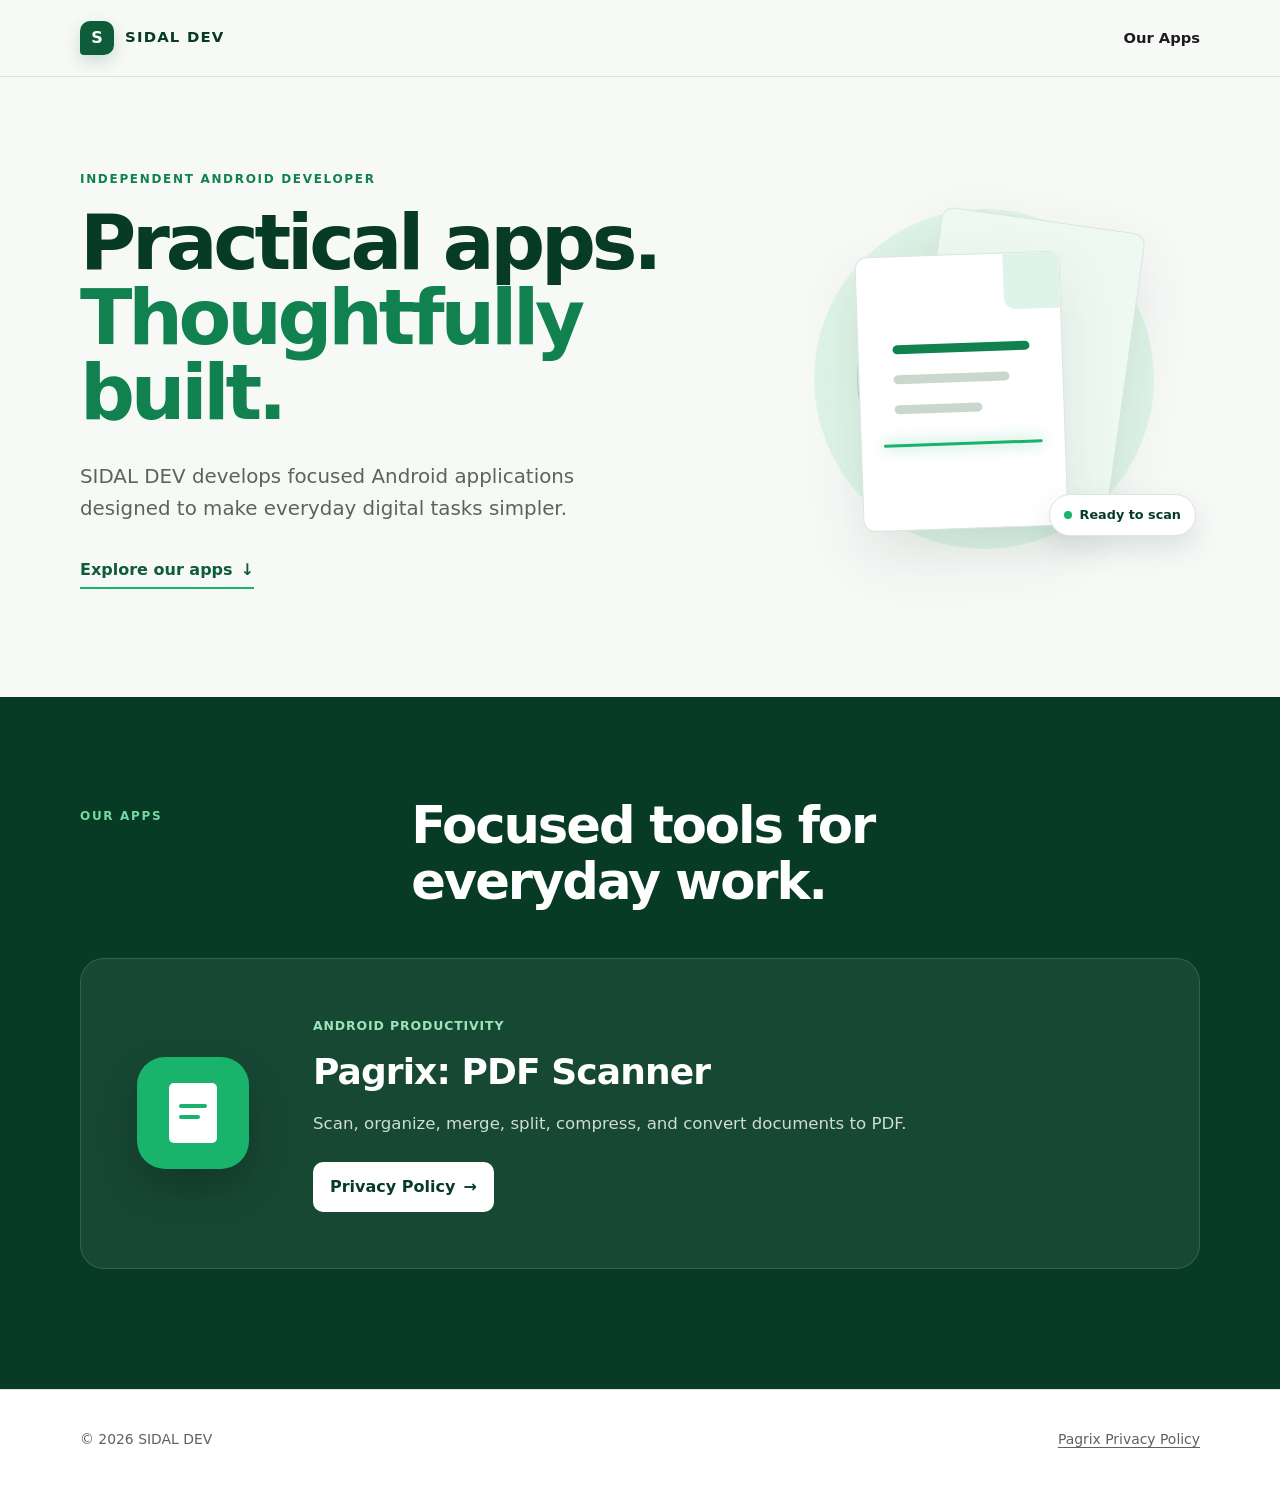
==== index.html @ 0590cb89 "Create SIDAL DEV site and Pagrix privacy policy" ====
<!doctype html>
<html lang="en">
  <head>
    <meta charset="utf-8">
    <meta name="viewport" content="width=device-width, initial-scale=1">
    <meta name="description" content="Independent Android productivity app developer.">
    <title>SIDAL DEV</title>
    <link rel="stylesheet" href="styles.css">
  </head>
  <body>
    <header class="site-header">
      <div class="shell header-inner">
        <a class="brand" href="./" aria-label="SIDAL DEV home">
          <span class="brand-mark" aria-hidden="true">S</span>
          <span>SIDAL DEV</span>
        </a>
        <nav aria-label="Primary navigation">
          <a href="#apps">Our Apps</a>
        </nav>
      </div>
    </header>

    <main>
      <section class="hero shell" aria-labelledby="hero-title">
        <div class="hero-copy">
          <p class="eyebrow">Independent Android developer</p>
          <h1 id="hero-title">Practical apps.<br><span>Thoughtfully built.</span></h1>
          <p class="hero-intro">SIDAL DEV develops focused Android applications designed to make everyday digital tasks simpler.</p>
          <a class="text-link" href="#apps">Explore our apps <span aria-hidden="true">↓</span></a>
        </div>
        <div class="hero-art" aria-hidden="true">
          <div class="document document-back"></div>
          <div class="document document-front">
            <span class="document-fold"></span>
            <span class="document-line line-long"></span>
            <span class="document-line"></span>
            <span class="document-line line-short"></span>
            <span class="scan-line"></span>
          </div>
          <div class="status-chip"><span></span> Ready to scan</div>
        </div>
      </section>

      <section class="apps-section" id="apps" aria-labelledby="apps-title">
        <div class="shell">
          <div class="section-heading">
            <p class="eyebrow">Our Apps</p>
            <h2 id="apps-title">Focused tools for everyday work.</h2>
          </div>

          <article class="app-card">
            <div class="app-icon" aria-hidden="true">
              <span class="mini-page"></span>
            </div>
            <div class="app-content">
              <p class="app-type">Android productivity</p>
              <h3>Pagrix: PDF Scanner</h3>
              <p>Scan, organize, merge, split, compress, and convert documents to PDF.</p>
              <a class="button-link" href="privacy/pagrix/">Privacy Policy <span aria-hidden="true">→</span></a>
            </div>
          </article>
        </div>
      </section>
    </main>

    <footer class="site-footer">
      <div class="shell footer-inner">
        <p>© 2026 SIDAL DEV</p>
        <a href="privacy/pagrix/">Pagrix Privacy Policy</a>
      </div>
    </footer>
  </body>
</html>
---- styles.css ----
:root {
  --green-950: #073b26;
  --green-800: #0e5c3a;
  --green-700: #11824f;
  --green-500: #19b36b;
  --green-100: #dff4e8;
  --green-50: #eff9f3;
  --ink: #1c1b1f;
  --muted: #5e625f;
  --line: #dce5df;
  --surface: #ffffff;
  --background: #f7f9f7;
  --shell: 1120px;
  --policy-width: 780px;
  --shadow: 0 24px 60px rgba(7, 59, 38, 0.1);
}

* {
  box-sizing: border-box;
}

html {
  scroll-behavior: smooth;
}

body {
  margin: 0;
  color: var(--ink);
  background: var(--background);
  font-family: Inter, ui-sans-serif, system-ui, -apple-system, BlinkMacSystemFont, "Segoe UI", sans-serif;
  font-size: 1rem;
  line-height: 1.7;
  text-rendering: optimizeLegibility;
}

a {
  color: var(--green-800);
  text-underline-offset: 0.2em;
}

a:hover {
  color: var(--green-700);
}

a:focus-visible {
  outline: 3px solid var(--green-500);
  outline-offset: 4px;
  border-radius: 3px;
}

.shell {
  width: min(calc(100% - 40px), var(--shell));
  margin-inline: auto;
}

.site-header {
  position: relative;
  z-index: 10;
  border-bottom: 1px solid rgba(14, 92, 58, 0.12);
  background: rgba(247, 249, 247, 0.94);
}

.header-inner {
  min-height: 76px;
  display: flex;
  align-items: center;
  justify-content: space-between;
  gap: 24px;
}

.brand {
  display: inline-flex;
  align-items: center;
  gap: 11px;
  color: var(--green-950);
  font-size: 0.93rem;
  font-weight: 800;
  letter-spacing: 0.08em;
  text-decoration: none;
}

.brand:hover {
  color: var(--green-950);
}

.brand-mark {
  width: 34px;
  height: 34px;
  display: grid;
  place-items: center;
  border-radius: 10px 10px 10px 4px;
  color: #fff;
  background: var(--green-800);
  font-size: 1rem;
  letter-spacing: 0;
  box-shadow: 0 6px 16px rgba(14, 92, 58, 0.18);
}

nav a {
  color: var(--ink);
  font-size: 0.92rem;
  font-weight: 650;
  text-decoration: none;
}

.hero {
  min-height: 620px;
  display: grid;
  grid-template-columns: minmax(0, 1.15fr) minmax(320px, 0.85fr);
  align-items: center;
  gap: clamp(48px, 8vw, 110px);
  padding-block: 88px 104px;
}

.eyebrow {
  margin: 0 0 16px;
  color: var(--green-700);
  font-size: 0.75rem;
  font-weight: 800;
  letter-spacing: 0.14em;
  text-transform: uppercase;
}

h1,
h2,
h3,
p {
  overflow-wrap: break-word;
}

.hero h1 {
  max-width: 760px;
  margin: 0;
  color: var(--green-950);
  font-size: clamp(3rem, 6vw, 5.6rem);
  font-weight: 760;
  letter-spacing: -0.055em;
  line-height: 0.98;
}

.hero h1 span {
  color: var(--green-700);
}

.hero-intro {
  max-width: 650px;
  margin: 30px 0 26px;
  color: var(--muted);
  font-size: clamp(1.08rem, 2vw, 1.24rem);
  line-height: 1.65;
}

.text-link,
.button-link,
.back-link {
  display: inline-flex;
  align-items: center;
  gap: 8px;
  font-weight: 750;
  text-decoration: none;
}

.text-link {
  padding-block: 4px;
  border-bottom: 2px solid var(--green-500);
}

.hero-art {
  position: relative;
  min-height: 410px;
  display: grid;
  place-items: center;
  isolation: isolate;
}

.hero-art::before {
  content: "";
  position: absolute;
  width: 340px;
  height: 340px;
  border-radius: 50%;
  background: var(--green-100);
  z-index: -2;
}

.hero-art::after {
  content: "";
  position: absolute;
  width: 252px;
  height: 252px;
  border: 1px solid rgba(14, 92, 58, 0.18);
  border-radius: 50%;
  z-index: -1;
}

.document {
  position: absolute;
  width: 205px;
  height: 275px;
  border: 1px solid var(--line);
  border-radius: 12px;
  background: #fff;
  box-shadow: var(--shadow);
}

.document-back {
  transform: translate(42px, -23px) rotate(8deg);
  background: var(--green-50);
}

.document-front {
  transform: translate(-22px, 12px) rotate(-2deg);
  overflow: hidden;
}

.document-fold {
  position: absolute;
  top: 0;
  right: 0;
  width: 56px;
  height: 56px;
  border-radius: 0 0 0 12px;
  background: var(--green-100);
}

.document-line {
  position: absolute;
  left: 34px;
  top: 118px;
  width: 116px;
  height: 9px;
  border-radius: 10px;
  background: #cad7ce;
}

.line-long {
  top: 88px;
  width: 137px;
  background: var(--green-700);
}

.line-short {
  top: 148px;
  width: 88px;
}

.scan-line {
  position: absolute;
  inset: 187px 22px auto;
  height: 3px;
  border-radius: 3px;
  background: var(--green-500);
  box-shadow: 0 0 15px rgba(25, 179, 107, 0.65);
}

.status-chip {
  position: absolute;
  right: 4px;
  bottom: 48px;
  display: flex;
  align-items: center;
  gap: 8px;
  padding: 9px 14px;
  border: 1px solid var(--line);
  border-radius: 999px;
  background: #fff;
  box-shadow: 0 12px 28px rgba(7, 59, 38, 0.12);
  color: var(--green-950);
  font-size: 0.8rem;
  font-weight: 700;
}

.status-chip span {
  width: 8px;
  height: 8px;
  border-radius: 50%;
  background: var(--green-500);
}

.apps-section {
  padding-block: 100px 120px;
  background: var(--green-950);
}

.section-heading {
  display: grid;
  grid-template-columns: 0.55fr 1.45fr;
  gap: 32px;
  align-items: start;
  margin-bottom: 48px;
}

.section-heading .eyebrow {
  color: #75d8a3;
  margin-top: 9px;
}

.section-heading h2 {
  max-width: 650px;
  margin: 0;
  color: #fff;
  font-size: clamp(2rem, 4vw, 3.4rem);
  letter-spacing: -0.04em;
  line-height: 1.1;
}

.app-card {
  display: grid;
  grid-template-columns: 120px 1fr;
  gap: clamp(28px, 5vw, 56px);
  align-items: center;
  padding: clamp(30px, 5vw, 56px);
  border: 1px solid rgba(255, 255, 255, 0.13);
  border-radius: 24px;
  background: rgba(255, 255, 255, 0.065);
}

.app-icon {
  width: 112px;
  height: 112px;
  display: grid;
  place-items: center;
  border-radius: 28px;
  background: var(--green-500);
  box-shadow: 0 18px 42px rgba(0, 0, 0, 0.22);
}

.mini-page {
  position: relative;
  width: 48px;
  height: 60px;
  border-radius: 5px;
  background: #fff;
}

.mini-page::before,
.mini-page::after {
  content: "";
  position: absolute;
  left: 10px;
  right: 10px;
  height: 4px;
  border-radius: 4px;
  background: var(--green-500);
}

.mini-page::before {
  top: 21px;
}

.mini-page::after {
  top: 32px;
  right: 17px;
}

.app-type {
  margin: 0 0 5px;
  color: #9be5ba;
  font-size: 0.78rem;
  font-weight: 750;
  letter-spacing: 0.07em;
  text-transform: uppercase;
}

.app-card h3 {
  margin: 0 0 8px;
  color: #fff;
  font-size: clamp(1.6rem, 3vw, 2.25rem);
  letter-spacing: -0.025em;
}

.app-content > p:not(.app-type) {
  max-width: 620px;
  margin: 0 0 24px;
  color: #cfddd4;
  font-size: 1.04rem;
}

.button-link {
  width: fit-content;
  padding: 11px 17px;
  border-radius: 10px;
  color: var(--green-950);
  background: #fff;
}

.button-link:hover {
  color: var(--green-800);
  background: var(--green-50);
}

.policy-main {
  padding: 58px 20px 110px;
}

.policy-shell {
  width: min(100%, var(--policy-width));
  margin-inline: auto;
}

.back-link {
  margin-bottom: 42px;
  font-size: 0.92rem;
}

.policy-hero {
  padding: clamp(30px, 6vw, 56px);
  border-radius: 24px;
  background: var(--green-950);
  box-shadow: var(--shadow);
}

.policy-hero .eyebrow {
  color: #8ce0b1;
}

.policy-hero h1 {
  margin: 0;
  color: #fff;
  font-size: clamp(2.5rem, 7vw, 4.5rem);
  letter-spacing: -0.05em;
  line-height: 1.03;
}

.policy-meta {
  display: grid;
  grid-template-columns: repeat(3, 1fr);
  gap: 22px;
  margin: 42px 0 0;
  padding-top: 28px;
  border-top: 1px solid rgba(255, 255, 255, 0.18);
}

.policy-meta div {
  min-width: 0;
}

.policy-meta dt {
  margin-bottom: 3px;
  color: #9bc6ad;
  font-size: 0.73rem;
  font-weight: 750;
  letter-spacing: 0.06em;
  text-transform: uppercase;
}

.policy-meta dd {
  margin: 0;
  color: #fff;
  font-size: 0.9rem;
  font-weight: 620;
  overflow-wrap: anywhere;
}

code {
  font-family: "SFMono-Regular", Consolas, "Liberation Mono", monospace;
  font-size: 0.88em;
}

.policy-content {
  margin-top: 50px;
}

.policy-lead {
  margin: 0 0 58px;
  color: var(--green-950);
  font-size: clamp(1.15rem, 2.5vw, 1.35rem);
  font-weight: 520;
  line-height: 1.65;
}

.policy-content section {
  margin-top: 48px;
  padding-top: 48px;
  border-top: 1px solid var(--line);
}

.policy-content h2 {
  margin: 0 0 20px;
  color: var(--green-950);
  font-size: clamp(1.35rem, 3vw, 1.7rem);
  letter-spacing: -0.025em;
  line-height: 1.25;
}

.policy-content p {
  margin: 0 0 16px;
  color: #3f4541;
}

.policy-content ul {
  margin: 8px 0 20px;
  padding-left: 1.4em;
}

.policy-content li {
  margin-bottom: 6px;
}

.contact-card {
  padding: 26px;
  border: 1px solid var(--line);
  border-radius: 16px;
  background: var(--surface);
}

.contact-card p {
  margin-bottom: 15px;
}

.contact-label {
  display: block;
  color: var(--muted);
  font-size: 0.75rem;
  font-weight: 750;
  letter-spacing: 0.05em;
  text-transform: uppercase;
}

.contact-email {
  display: inline-block;
  margin-top: 5px;
  color: var(--green-800);
  font-weight: 750;
  overflow-wrap: anywhere;
}

.site-footer {
  border-top: 1px solid var(--line);
  background: #fff;
}

.footer-inner {
  min-height: 100px;
  display: flex;
  align-items: center;
  justify-content: space-between;
  gap: 24px;
}

.footer-inner p,
.footer-inner a {
  margin: 0;
  color: var(--muted);
  font-size: 0.87rem;
}

@media (max-width: 760px) {
  .shell {
    width: min(calc(100% - 32px), var(--shell));
  }

  .hero {
    min-height: 0;
    grid-template-columns: 1fr;
    gap: 30px;
    padding-block: 68px 78px;
  }

  .hero-copy {
    position: relative;
    z-index: 2;
  }

  .hero-art {
    min-height: 310px;
    transform: scale(0.85);
  }

  .section-heading {
    grid-template-columns: 1fr;
    gap: 8px;
  }

  .section-heading .eyebrow {
    margin-top: 0;
  }

  .app-card {
    grid-template-columns: 1fr;
  }

  .app-icon {
    width: 88px;
    height: 88px;
    border-radius: 22px;
  }

  .mini-page {
    transform: scale(0.78);
  }

  .policy-meta {
    grid-template-columns: 1fr;
  }
}

@media (max-width: 440px) {
  .header-inner {
    min-height: 68px;
  }

  .brand {
    font-size: 0.82rem;
  }

  .brand-mark {
    width: 31px;
    height: 31px;
  }

  .hero {
    padding-top: 52px;
  }

  .hero h1 {
    font-size: clamp(2.65rem, 14vw, 3.7rem);
  }

  .hero-art {
    margin-inline: -24px;
    transform: scale(0.75);
  }

  .apps-section {
    padding-block: 78px 88px;
  }

  .app-card {
    border-radius: 18px;
  }

  .policy-main {
    padding: 38px 16px 78px;
  }

  .policy-hero {
    margin-inline: -2px;
    border-radius: 18px;
  }

  .footer-inner {
    min-height: 116px;
    flex-direction: column;
    align-items: flex-start;
    justify-content: center;
    gap: 5px;
  }
}

@media (prefers-reduced-motion: reduce) {
  html {
    scroll-behavior: auto;
  }
}
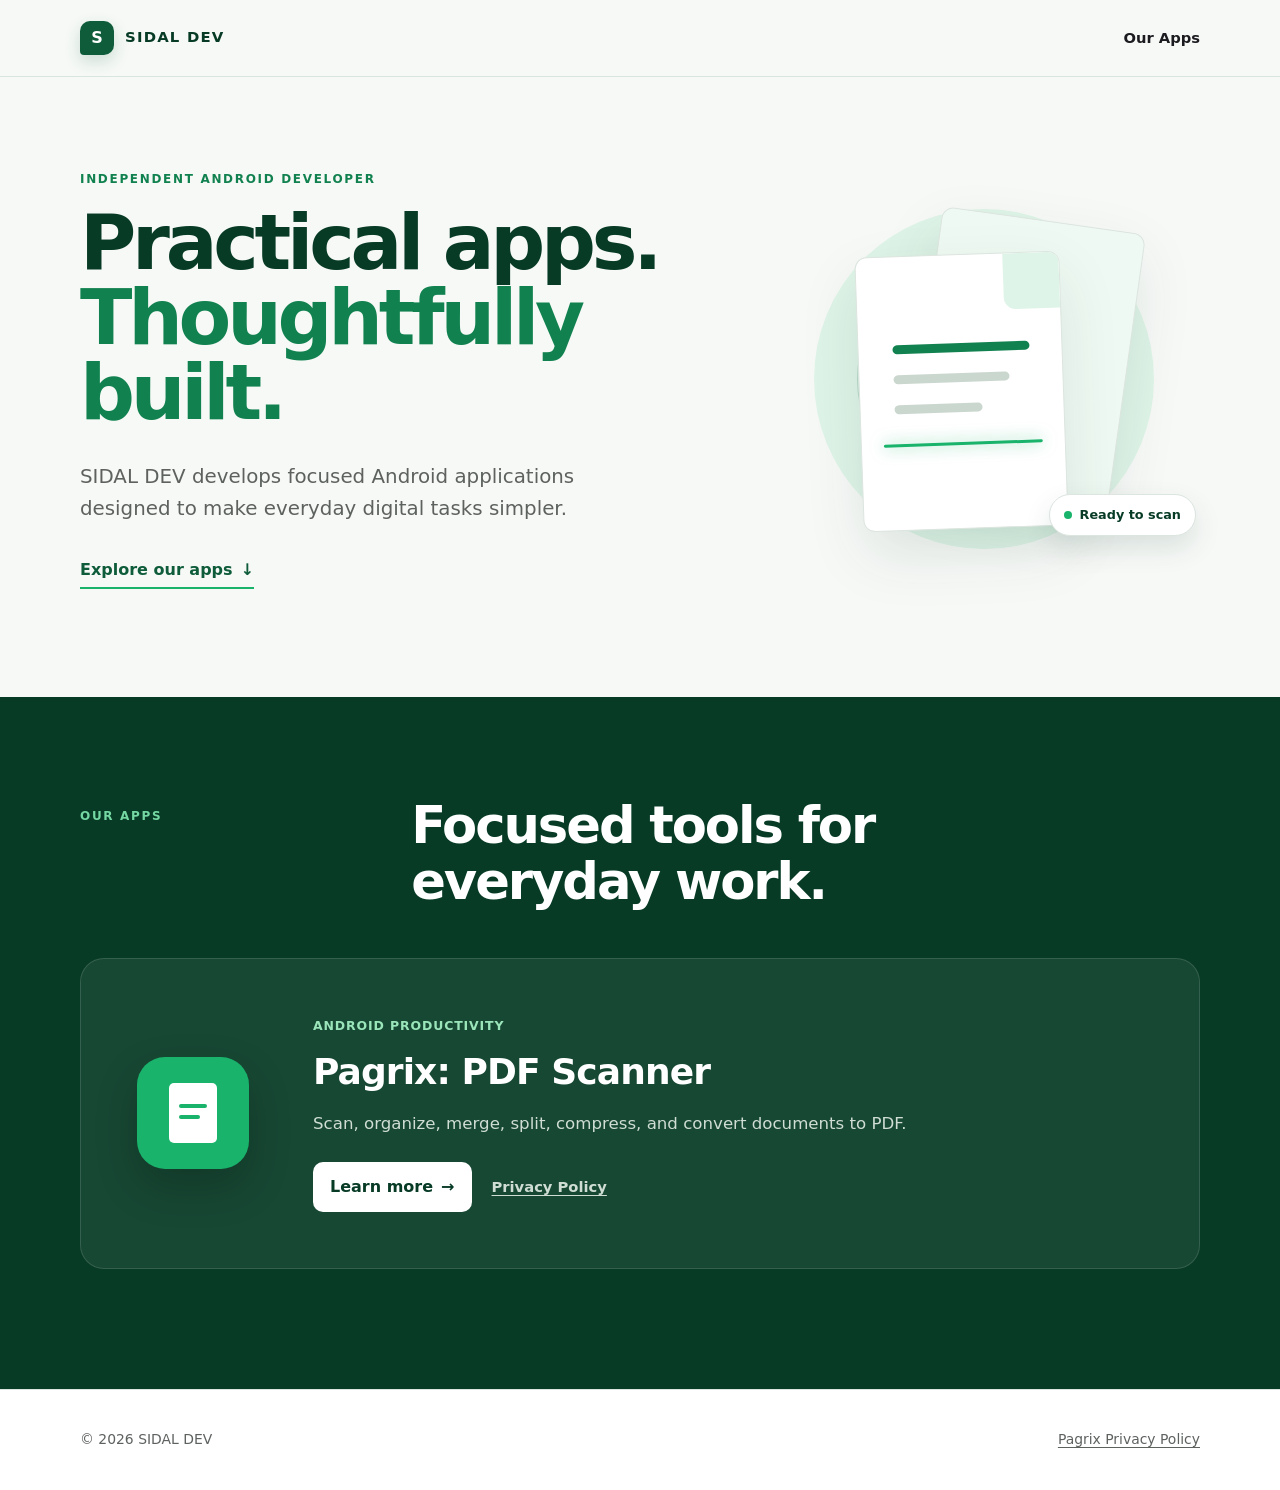
==== commit d2dbcf3e: "Add Pagrix SEO landing page" ====
--- a/index.html
+++ b/index.html
@@ -56,7 +56,10 @@
               <p class="app-type">Android productivity</p>
               <h3>Pagrix: PDF Scanner</h3>
               <p>Scan, organize, merge, split, compress, and convert documents to PDF.</p>
-              <a class="button-link" href="privacy/pagrix/">Privacy Policy <span aria-hidden="true">→</span></a>
+              <div class="app-card-actions">
+                <a class="button-link" href="pagrix/">Learn more <span aria-hidden="true">→</span></a>
+                <a class="app-secondary-link" href="privacy/pagrix/">Privacy Policy</a>
+              </div>
             </div>
           </article>
         </div>
--- a/styles.css
+++ b/styles.css
@@ -389,6 +389,23 @@
   background: var(--green-50);
 }
 
+.app-card-actions {
+  display: flex;
+  flex-wrap: wrap;
+  align-items: center;
+  gap: 20px;
+}
+
+.app-secondary-link {
+  color: #cfddd4;
+  font-size: 0.92rem;
+  font-weight: 700;
+}
+
+.app-secondary-link:hover {
+  color: #fff;
+}
+
 .policy-main {
   padding: 58px 20px 110px;
 }
